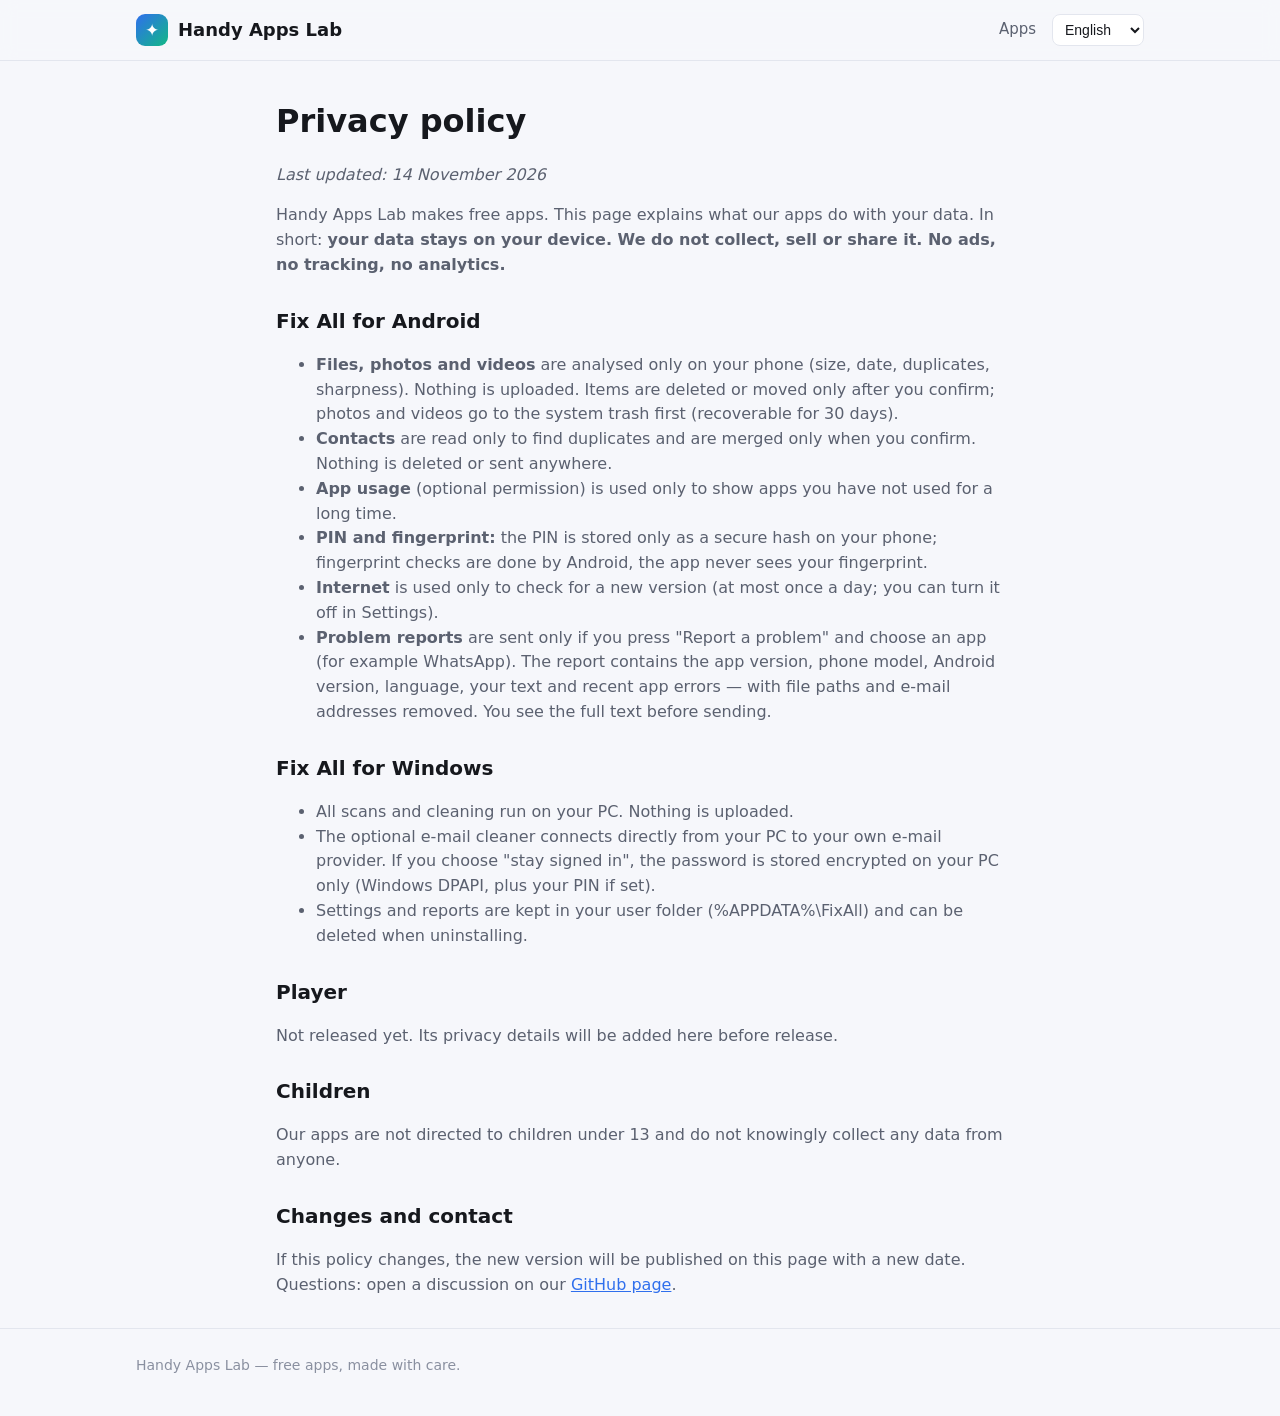
==== privacy.html @ 9011014f "Handy Apps Lab website: apps, install guide, testers, privacy (6 languages) Co-Authored-By: Claude O" ====
<!doctype html>
<html lang="en">
<head>
  <meta charset="utf-8" />
  <meta name="viewport" content="width=device-width, initial-scale=1" />
  <title>Privacy – Handy Apps Lab</title>
  <link rel="icon" href="img/favicon.svg" type="image/svg+xml" />
  <link rel="stylesheet" href="style.css" />
  <style>.pv { display: none; } .pv.on { display: block; }</style>
</head>
<body>
  <header>
    <div class="wrap bar">
      <a class="logo" href="index.html" data-keeplang><span class="logo-mark">✦</span>Handy Apps Lab</a>
      <nav><a href="index.html#apps" data-keeplang data-t="navApps">Apps</a></nav>
      <select id="lang" class="lang" aria-label="Language"></select>
    </div>
  </header>

  <main class="wrap doc">
    <!-- ENGLISH (also shown for fr / es / ru until translated) -->
    <article class="pv" data-pv="en">
      <h1>Privacy policy</h1>
      <p><em>Last updated: 14 November 2026</em></p>
      <p>Handy Apps Lab makes free apps. This page explains what our apps do with your data. In short: <strong>your data stays on your device. We do not collect, sell or share it. No ads, no tracking, no analytics.</strong></p>

      <h2>Fix All for Android</h2>
      <ul>
        <li><strong>Files, photos and videos</strong> are analysed only on your phone (size, date, duplicates, sharpness). Nothing is uploaded. Items are deleted or moved only after you confirm; photos and videos go to the system trash first (recoverable for 30 days).</li>
        <li><strong>Contacts</strong> are read only to find duplicates and are merged only when you confirm. Nothing is deleted or sent anywhere.</li>
        <li><strong>App usage</strong> (optional permission) is used only to show apps you have not used for a long time.</li>
        <li><strong>PIN and fingerprint:</strong> the PIN is stored only as a secure hash on your phone; fingerprint checks are done by Android, the app never sees your fingerprint.</li>
        <li><strong>Internet</strong> is used only to check for a new version (at most once a day; you can turn it off in Settings).</li>
        <li><strong>Problem reports</strong> are sent only if you press "Report a problem" and choose an app (for example WhatsApp). The report contains the app version, phone model, Android version, language, your text and recent app errors — with file paths and e-mail addresses removed. You see the full text before sending.</li>
      </ul>

      <h2>Fix All for Windows</h2>
      <ul>
        <li>All scans and cleaning run on your PC. Nothing is uploaded.</li>
        <li>The optional e-mail cleaner connects directly from your PC to your own e-mail provider. If you choose "stay signed in", the password is stored encrypted on your PC only (Windows DPAPI, plus your PIN if set).</li>
        <li>Settings and reports are kept in your user folder (%APPDATA%\FixAll) and can be deleted when uninstalling.</li>
      </ul>

      <h2>Player</h2>
      <p>Not released yet. Its privacy details will be added here before release.</p>

      <h2>Children</h2>
      <p>Our apps are not directed to children under 13 and do not knowingly collect any data from anyone.</p>

      <h2>Changes and contact</h2>
      <p>If this policy changes, the new version will be published on this page with a new date. Questions: open a discussion on our <a href="https://github.com/handy-apps-lab/handy-apps-lab.github.io/discussions">GitHub page</a>.</p>
    </article>

    <article class="pv" data-pv="ro">
      <h1>Politica de confidențialitate</h1>
      <p><em>Ultima actualizare: 14 noiembrie 2026</em></p>
      <p>Handy Apps Lab face aplicații gratuite. Pagina asta explică ce fac aplicațiile cu datele tale. Pe scurt: <strong>datele rămân pe dispozitivul tău. Nu le colectăm, nu le vindem și nu le dăm nimănui. Fără reclame, fără urmărire, fără statistici.</strong></p>

      <h2>Fix All pentru Android</h2>
      <ul>
        <li><strong>Fișierele, pozele și filmele</strong> sunt analizate doar pe telefon (mărime, dată, duplicate, claritate). Nu se urcă nimic nicăieri. Se șterg sau se mută doar după ce confirmi; pozele și filmele merg întâi în coșul sistemului (se pot recupera 30 de zile).</li>
        <li><strong>Contactele</strong> sunt citite doar ca să găsim duplicatele și se unesc doar când confirmi. Nu se șterge și nu se trimite nimic.</li>
        <li><strong>Utilizarea aplicațiilor</strong> (permisiune opțională) e folosită doar ca să-ți arătăm aplicațiile nefolosite de mult.</li>
        <li><strong>PIN și amprentă:</strong> PIN-ul e păstrat doar ca amprentă criptografică pe telefon; amprenta o verifică Android, aplicația nu o vede niciodată.</li>
        <li><strong>Internetul</strong> e folosit doar ca să verificăm dacă există o versiune nouă (cel mult o dată pe zi; se poate opri din Setări).</li>
        <li><strong>Rapoartele de probleme</strong> pleacă doar dacă apeși „Trimite o problemă” și alegi o aplicație (de exemplu WhatsApp). Raportul conține versiunea, modelul telefonului, versiunea Android, limba, textul tău și erorile recente ale aplicației — fără căi de fișiere și fără adrese de e-mail. Vezi tot textul înainte de trimitere.</li>
      </ul>

      <h2>Fix All pentru Windows</h2>
      <ul>
        <li>Toate verificările și curățările se fac pe PC-ul tău. Nu se urcă nimic.</li>
        <li>Curățarea opțională a e-mailului se conectează direct de pe PC la furnizorul tău de e-mail. Dacă alegi „rămâi conectat”, parola e păstrată criptat doar pe PC-ul tău (Windows DPAPI, plus PIN-ul, dacă ai pus unul).</li>
        <li>Setările și rapoartele stau în folderul tău de utilizator (%APPDATA%\FixAll) și pot fi șterse la dezinstalare.</li>
      </ul>

      <h2>Player</h2>
      <p>Încă nu e publicat. Detaliile de confidențialitate vor fi adăugate aici înainte de lansare.</p>

      <h2>Copii</h2>
      <p>Aplicațiile nu sunt destinate copiilor sub 13 ani și nu colectează date de la nimeni.</p>

      <h2>Modificări și contact</h2>
      <p>Dacă politica se schimbă, noua versiune apare pe această pagină, cu data nouă. Întrebări: deschide o discuție pe <a href="https://github.com/handy-apps-lab/handy-apps-lab.github.io/discussions">pagina noastră GitHub</a>.</p>
    </article>

    <article class="pv" data-pv="it">
      <h1>Informativa sulla privacy</h1>
      <p><em>Ultimo aggiornamento: 14 novembre 2026</em></p>
      <p>Handy Apps Lab crea app gratuite. Questa pagina spiega cosa fanno le nostre app con i tuoi dati. In breve: <strong>i tuoi dati restano sul tuo dispositivo. Non li raccogliamo, non li vendiamo e non li condividiamo. Niente pubblicità, niente tracciamento, niente statistiche.</strong></p>

      <h2>Fix All per Android</h2>
      <ul>
        <li><strong>File, foto e video</strong> vengono analizzati solo sul telefono (dimensione, data, doppioni, nitidezza). Non viene caricato nulla. Vengono eliminati o spostati solo dopo la tua conferma; foto e video finiscono prima nel cestino di sistema (recuperabili per 30 giorni).</li>
        <li><strong>I contatti</strong> vengono letti solo per trovare i doppioni e uniti solo quando confermi. Nulla viene eliminato o inviato.</li>
        <li><strong>L'utilizzo delle app</strong> (permesso facoltativo) serve solo a mostrare le app che non usi da tempo.</li>
        <li><strong>PIN e impronta:</strong> il PIN è salvato solo come hash sicuro sul telefono; l'impronta è verificata da Android, l'app non la vede mai.</li>
        <li><strong>Internet</strong> è usato solo per controllare se c'è una nuova versione (al massimo una volta al giorno; disattivabile nelle Impostazioni).</li>
        <li><strong>Le segnalazioni di problemi</strong> partono solo se premi "Segnala un problema" e scegli un'app (per esempio WhatsApp). Contengono versione, modello del telefono, versione di Android, lingua, il tuo testo e gli errori recenti dell'app — senza percorsi di file né indirizzi e-mail. Vedi tutto il testo prima dell'invio.</li>
      </ul>

      <h2>Fix All per Windows</h2>
      <ul>
        <li>Tutte le analisi e le pulizie avvengono sul tuo PC. Non viene caricato nulla.</li>
        <li>La pulizia facoltativa della posta si collega direttamente dal tuo PC al tuo provider e-mail. Se scegli "resta connesso", la password è salvata cifrata solo sul tuo PC (Windows DPAPI, più il PIN se impostato).</li>
        <li>Impostazioni e rapporti restano nella tua cartella utente (%APPDATA%\FixAll) e possono essere eliminati alla disinstallazione.</li>
      </ul>

      <h2>Player</h2>
      <p>Non ancora pubblicata. I dettagli sulla privacy verranno aggiunti qui prima del lancio.</p>

      <h2>Minori</h2>
      <p>Le nostre app non sono rivolte ai minori di 13 anni e non raccolgono dati di nessuno.</p>

      <h2>Modifiche e contatti</h2>
      <p>Se l'informativa cambia, la nuova versione sarà pubblicata su questa pagina con la nuova data. Domande: apri una discussione sulla nostra <a href="https://github.com/handy-apps-lab/handy-apps-lab.github.io/discussions">pagina GitHub</a>.</p>
    </article>
  </main>

  <footer><div class="wrap"><span data-t="footer"></span></div></footer>

  <script src="i18n.js"></script>
  <script>
    initLang();
    const show = () => {
      const l = document.documentElement.lang;
      const has = document.querySelector('[data-pv="' + l + '"]');
      document.querySelectorAll('.pv').forEach((a) => a.classList.toggle('on', a.dataset.pv === (has ? l : 'en')));
    };
    show();
    document.getElementById('lang').addEventListener('change', show);
  </script>
</body>
</html>
---- style.css ----
:root {
  --bg: #f6f7fb;
  --card: #ffffff;
  --text: #16181d;
  --sub: #5b6170;
  --muted: #8a90a0;
  --border: #e3e6ee;
  --accent: #2f6fed;
  --accent-2: #12b886;
  --soon: #f08c00;
  --shadow: 0 6px 24px rgba(20, 30, 60, 0.08);
  color-scheme: light;
}
@media (prefers-color-scheme: dark) {
  :root {
    --bg: #0f1115;
    --card: #181b22;
    --text: #eef0f4;
    --sub: #aab0bd;
    --muted: #7c8392;
    --border: #2a2f3a;
    --accent: #5b8cff;
    --accent-2: #38d9a9;
    --soon: #ffa94d;
    --shadow: 0 6px 24px rgba(0, 0, 0, 0.35);
    color-scheme: dark;
  }
}
* { box-sizing: border-box; }
html { scroll-behavior: smooth; }
body {
  margin: 0;
  font-family: system-ui, -apple-system, 'Segoe UI', Roboto, sans-serif;
  background: var(--bg);
  color: var(--text);
  line-height: 1.55;
}
a { color: var(--accent); }
.wrap { max-width: 1040px; margin: 0 auto; padding: 0 16px; }

header {
  position: sticky; top: 0; z-index: 5;
  background: color-mix(in srgb, var(--bg) 88%, transparent);
  backdrop-filter: blur(8px);
  border-bottom: 1px solid var(--border);
}
.bar { display: flex; align-items: center; gap: 16px; height: 60px; }
.logo { display: flex; align-items: center; gap: 10px; font-weight: 800; font-size: 18px; color: var(--text); text-decoration: none; }
.logo-mark {
  width: 32px; height: 32px; border-radius: 9px; display: grid; place-items: center;
  background: linear-gradient(135deg, var(--accent), var(--accent-2)); color: #fff; font-size: 17px;
}
nav { display: flex; gap: 18px; margin-left: auto; }
nav a { color: var(--sub); text-decoration: none; font-weight: 500; font-size: 15px; }
nav a:hover { color: var(--text); }
select.lang {
  border: 1px solid var(--border); background: var(--card); color: var(--text);
  border-radius: 8px; padding: 6px 8px; font-size: 14px;
}

.hero { padding: 64px 0 40px; text-align: center; }
.hero h1 { font-size: clamp(30px, 5vw, 48px); line-height: 1.15; margin: 0 0 14px; letter-spacing: -0.02em; }
.hero h1 span { background: linear-gradient(90deg, var(--accent), var(--accent-2)); -webkit-background-clip: text; background-clip: text; color: transparent; }
.hero p { color: var(--sub); font-size: 18px; max-width: 640px; margin: 0 auto 26px; }
.pills { display: flex; flex-wrap: wrap; justify-content: center; gap: 8px; }
.pill { border: 1px solid var(--border); background: var(--card); border-radius: 999px; padding: 6px 14px; font-size: 14px; color: var(--sub); }

section { padding: 36px 0; }
h2 { font-size: 26px; margin: 0 0 6px; }
.lead { color: var(--sub); margin: 0 0 22px; }

.grid { display: grid; grid-template-columns: repeat(auto-fit, minmax(290px, 1fr)); gap: 18px; }
.card {
  background: var(--card); border: 1px solid var(--border); border-radius: 18px;
  padding: 22px; box-shadow: var(--shadow); display: flex; flex-direction: column; gap: 12px;
}
.app-head { display: flex; gap: 14px; align-items: center; }
.app-head img { width: 56px; height: 56px; border-radius: 14px; }
.app-head h3 { margin: 0; font-size: 20px; }
.tags { display: flex; gap: 6px; flex-wrap: wrap; margin-top: 4px; }
.tag { font-size: 12px; font-weight: 600; padding: 3px 9px; border-radius: 999px; background: color-mix(in srgb, var(--accent) 14%, transparent); color: var(--accent); }
.tag.beta { background: color-mix(in srgb, var(--accent-2) 16%, transparent); color: var(--accent-2); }
.tag.soon { background: color-mix(in srgb, var(--soon) 16%, transparent); color: var(--soon); }
.card p { margin: 0; color: var(--sub); }
.card ul { margin: 0; padding-left: 18px; color: var(--sub); }
.card li { margin: 3px 0; }
.btns { display: flex; gap: 8px; flex-wrap: wrap; margin-top: auto; padding-top: 6px; }
.btn {
  display: inline-flex; align-items: center; gap: 8px; text-decoration: none; font-weight: 600;
  border-radius: 10px; padding: 10px 16px; font-size: 15px; border: 1px solid var(--accent);
}
.btn.primary { background: var(--accent); color: #fff; }
.btn.ghost { color: var(--accent); background: transparent; }
.btn.off { border-color: var(--border); color: var(--muted); pointer-events: none; }
.ver { font-size: 13px; color: var(--muted); }

.steps { counter-reset: s; list-style: none; padding: 0; margin: 0; }
.steps li { counter-increment: s; position: relative; padding-left: 38px; margin: 10px 0; color: var(--sub); }
.steps li::before {
  content: counter(s); position: absolute; left: 0; top: 0; width: 26px; height: 26px; border-radius: 50%;
  background: var(--accent); color: #fff; display: grid; place-items: center; font-size: 13px; font-weight: 700;
}
.note { font-size: 14px; color: var(--muted); }

footer { border-top: 1px solid var(--border); margin-top: 30px; padding: 26px 0 40px; color: var(--muted); font-size: 14px; }
footer .wrap { display: flex; flex-wrap: wrap; gap: 14px; justify-content: space-between; }

.doc { max-width: 760px; }
.doc h1 { font-size: 32px; margin: 36px 0 6px; }
.doc h2 { font-size: 20px; margin-top: 28px; }
.doc p, .doc li { color: var(--sub); }

@media (max-width: 640px) {
  nav { display: none; }
  .bar { justify-content: space-between; }
  .hero { padding: 40px 0 24px; }
}
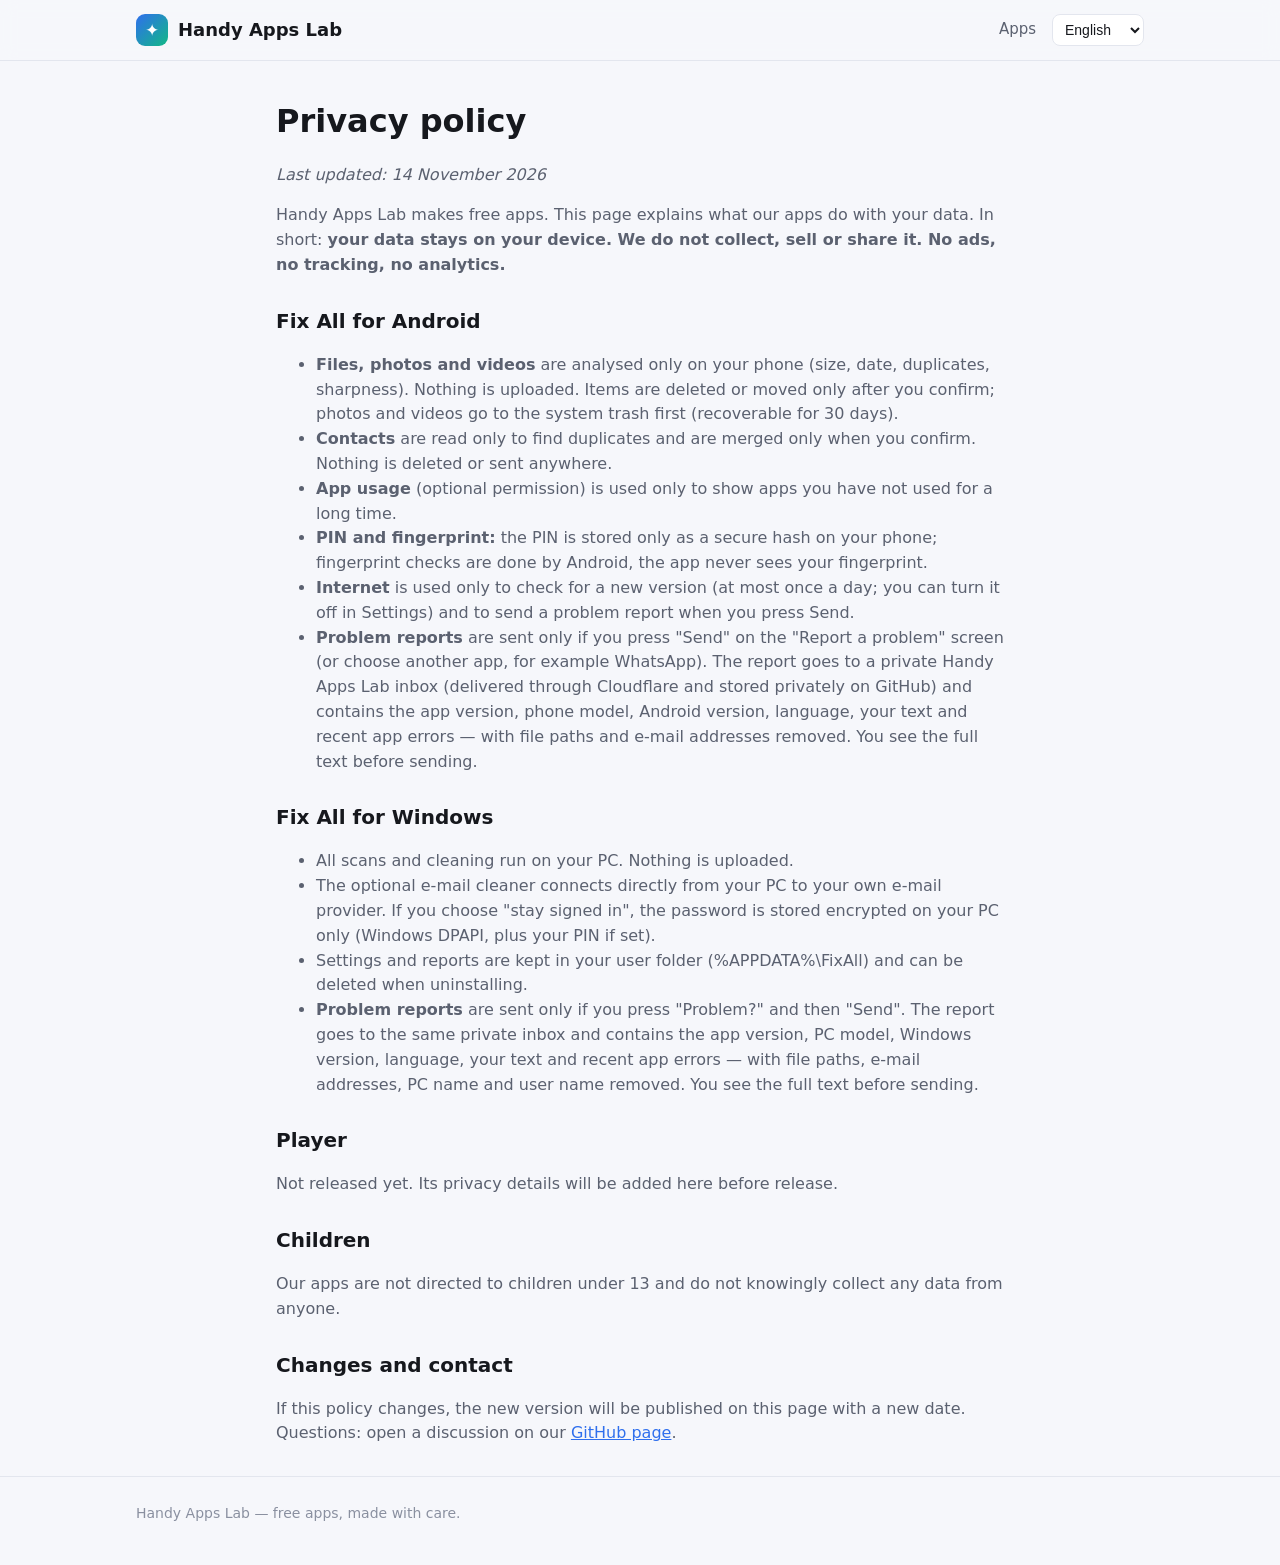
==== commit c6f9350d: "Fix All Android 0.0.3 and Windows 1.2.0: direct problem reports Co-Authored-By: Claude Opus 5.5 <nor" ====
--- a/privacy.html
+++ b/privacy.html
@@ -30,8 +30,8 @@
         <li><strong>Contacts</strong> are read only to find duplicates and are merged only when you confirm. Nothing is deleted or sent anywhere.</li>
         <li><strong>App usage</strong> (optional permission) is used only to show apps you have not used for a long time.</li>
         <li><strong>PIN and fingerprint:</strong> the PIN is stored only as a secure hash on your phone; fingerprint checks are done by Android, the app never sees your fingerprint.</li>
-        <li><strong>Internet</strong> is used only to check for a new version (at most once a day; you can turn it off in Settings).</li>
-        <li><strong>Problem reports</strong> are sent only if you press "Report a problem" and choose an app (for example WhatsApp). The report contains the app version, phone model, Android version, language, your text and recent app errors — with file paths and e-mail addresses removed. You see the full text before sending.</li>
+        <li><strong>Internet</strong> is used only to check for a new version (at most once a day; you can turn it off in Settings) and to send a problem report when you press Send.</li>
+        <li><strong>Problem reports</strong> are sent only if you press "Send" on the "Report a problem" screen (or choose another app, for example WhatsApp). The report goes to a private Handy Apps Lab inbox (delivered through Cloudflare and stored privately on GitHub) and contains the app version, phone model, Android version, language, your text and recent app errors — with file paths and e-mail addresses removed. You see the full text before sending.</li>
       </ul>
 
       <h2>Fix All for Windows</h2>
@@ -39,6 +39,7 @@
         <li>All scans and cleaning run on your PC. Nothing is uploaded.</li>
         <li>The optional e-mail cleaner connects directly from your PC to your own e-mail provider. If you choose "stay signed in", the password is stored encrypted on your PC only (Windows DPAPI, plus your PIN if set).</li>
         <li>Settings and reports are kept in your user folder (%APPDATA%\FixAll) and can be deleted when uninstalling.</li>
+        <li><strong>Problem reports</strong> are sent only if you press "Problem?" and then "Send". The report goes to the same private inbox and contains the app version, PC model, Windows version, language, your text and recent app errors — with file paths, e-mail addresses, PC name and user name removed. You see the full text before sending.</li>
       </ul>
 
       <h2>Player</h2>
@@ -62,8 +63,8 @@
         <li><strong>Contactele</strong> sunt citite doar ca să găsim duplicatele și se unesc doar când confirmi. Nu se șterge și nu se trimite nimic.</li>
         <li><strong>Utilizarea aplicațiilor</strong> (permisiune opțională) e folosită doar ca să-ți arătăm aplicațiile nefolosite de mult.</li>
         <li><strong>PIN și amprentă:</strong> PIN-ul e păstrat doar ca amprentă criptografică pe telefon; amprenta o verifică Android, aplicația nu o vede niciodată.</li>
-        <li><strong>Internetul</strong> e folosit doar ca să verificăm dacă există o versiune nouă (cel mult o dată pe zi; se poate opri din Setări).</li>
-        <li><strong>Rapoartele de probleme</strong> pleacă doar dacă apeși „Trimite o problemă” și alegi o aplicație (de exemplu WhatsApp). Raportul conține versiunea, modelul telefonului, versiunea Android, limba, textul tău și erorile recente ale aplicației — fără căi de fișiere și fără adrese de e-mail. Vezi tot textul înainte de trimitere.</li>
+        <li><strong>Internetul</strong> e folosit doar ca să verificăm dacă există o versiune nouă (cel mult o dată pe zi; se poate opri din Setări) și ca să trimită un raport de problemă când apeși Trimite.</li>
+        <li><strong>Rapoartele de probleme</strong> pleacă doar dacă apeși „Trimite” pe ecranul „Trimite o problemă” (sau alegi altă aplicație, de exemplu WhatsApp). Raportul ajunge într-o căsuță privată Handy Apps Lab (trimis prin Cloudflare și păstrat privat pe GitHub) și conține versiunea, modelul telefonului, versiunea Android, limba, textul tău și erorile recente ale aplicației — fără căi de fișiere și fără adrese de e-mail. Vezi tot textul înainte de trimitere.</li>
       </ul>
 
       <h2>Fix All pentru Windows</h2>
@@ -71,6 +72,7 @@
         <li>Toate verificările și curățările se fac pe PC-ul tău. Nu se urcă nimic.</li>
         <li>Curățarea opțională a e-mailului se conectează direct de pe PC la furnizorul tău de e-mail. Dacă alegi „rămâi conectat”, parola e păstrată criptat doar pe PC-ul tău (Windows DPAPI, plus PIN-ul, dacă ai pus unul).</li>
         <li>Setările și rapoartele stau în folderul tău de utilizator (%APPDATA%\FixAll) și pot fi șterse la dezinstalare.</li>
+        <li><strong>Rapoartele de probleme</strong> pleacă doar dacă apeși „Problemă?” și apoi „Trimite”. Raportul ajunge în aceeași căsuță privată și conține versiunea, modelul PC-ului, versiunea Windows, limba, textul tău și erorile recente ale aplicației — fără căi de fișiere, adrese de e-mail, numele PC-ului și al utilizatorului. Vezi tot textul înainte de trimitere.</li>
       </ul>
 
       <h2>Player</h2>
@@ -94,8 +96,8 @@
         <li><strong>I contatti</strong> vengono letti solo per trovare i doppioni e uniti solo quando confermi. Nulla viene eliminato o inviato.</li>
         <li><strong>L'utilizzo delle app</strong> (permesso facoltativo) serve solo a mostrare le app che non usi da tempo.</li>
         <li><strong>PIN e impronta:</strong> il PIN è salvato solo come hash sicuro sul telefono; l'impronta è verificata da Android, l'app non la vede mai.</li>
-        <li><strong>Internet</strong> è usato solo per controllare se c'è una nuova versione (al massimo una volta al giorno; disattivabile nelle Impostazioni).</li>
-        <li><strong>Le segnalazioni di problemi</strong> partono solo se premi "Segnala un problema" e scegli un'app (per esempio WhatsApp). Contengono versione, modello del telefono, versione di Android, lingua, il tuo testo e gli errori recenti dell'app — senza percorsi di file né indirizzi e-mail. Vedi tutto il testo prima dell'invio.</li>
+        <li><strong>Internet</strong> è usato solo per controllare se c'è una nuova versione (al massimo una volta al giorno; disattivabile nelle Impostazioni) e per inviare una segnalazione quando premi Invia.</li>
+        <li><strong>Le segnalazioni di problemi</strong> partono solo se premi "Invia" nella schermata "Segnala un problema" (oppure scegli un'altra app, per esempio WhatsApp). Arrivano in una casella privata di Handy Apps Lab (inviate tramite Cloudflare e conservate in privato su GitHub) e contengono versione, modello del telefono, versione di Android, lingua, il tuo testo e gli errori recenti dell'app — senza percorsi di file né indirizzi e-mail. Vedi tutto il testo prima dell'invio.</li>
       </ul>
 
       <h2>Fix All per Windows</h2>
@@ -103,6 +105,7 @@
         <li>Tutte le analisi e le pulizie avvengono sul tuo PC. Non viene caricato nulla.</li>
         <li>La pulizia facoltativa della posta si collega direttamente dal tuo PC al tuo provider e-mail. Se scegli "resta connesso", la password è salvata cifrata solo sul tuo PC (Windows DPAPI, più il PIN se impostato).</li>
         <li>Impostazioni e rapporti restano nella tua cartella utente (%APPDATA%\FixAll) e possono essere eliminati alla disinstallazione.</li>
+        <li><strong>Le segnalazioni di problemi</strong> partono solo se premi "Problema?" e poi "Invia". Arrivano nella stessa casella privata e contengono versione, modello del PC, versione di Windows, lingua, il tuo testo e gli errori recenti dell'app — senza percorsi di file, indirizzi e-mail, nome del PC e nome utente. Vedi tutto il testo prima dell'invio.</li>
       </ul>
 
       <h2>Player</h2>
